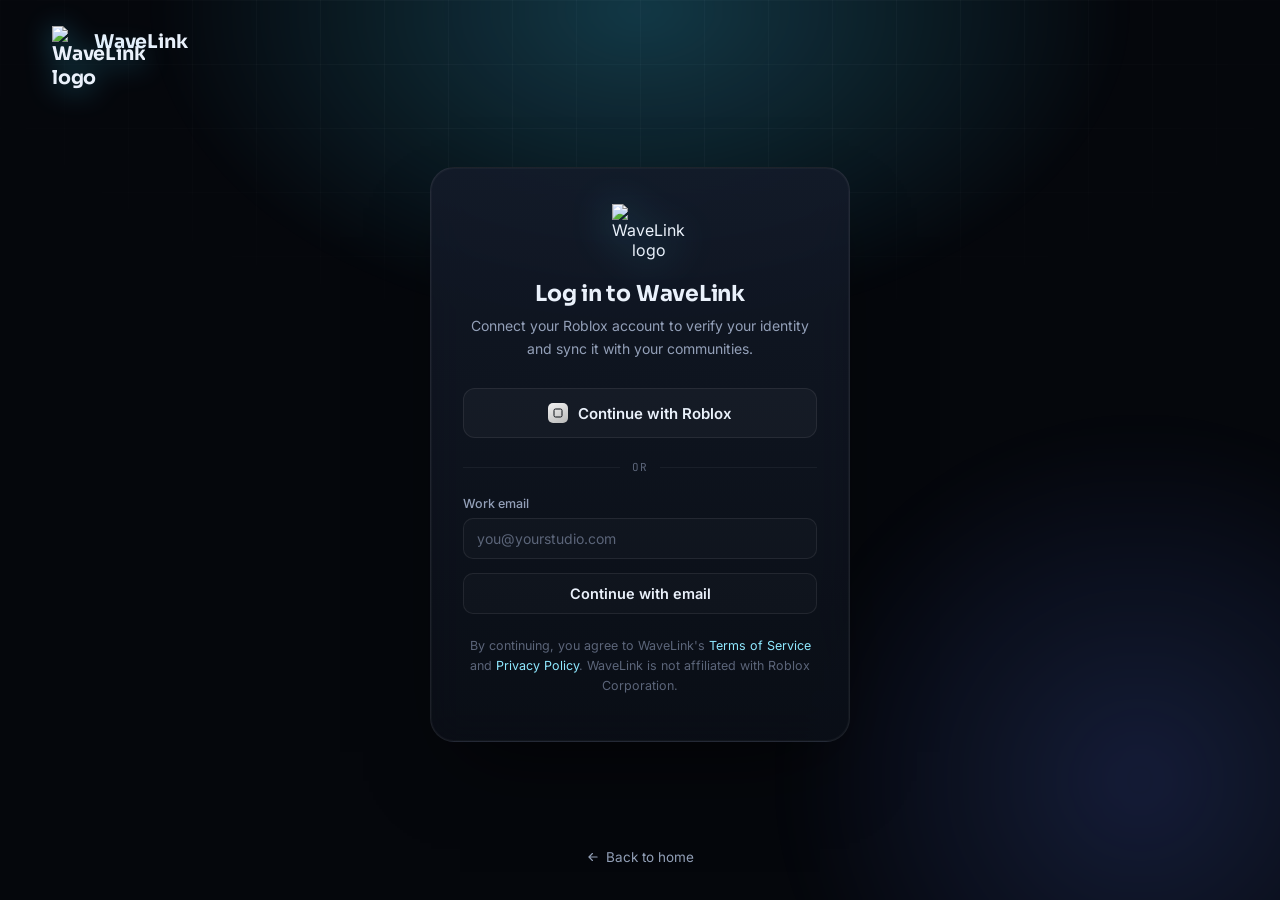
==== dashboard.html @ 927ece52 "Add files via upload" ====
<!DOCTYPE html>
<html lang="en">
<head>
<meta charset="UTF-8" />
<meta name="viewport" content="width=device-width, initial-scale=1.0" />
<title>Dashboard — WaveLink</title>
<meta name="description" content="Your WaveLink dashboard — Roblox verification, role sync, and Discord connection status." />

<link rel="preconnect" href="https://fonts.googleapis.com">
<link rel="preconnect" href="https://fonts.gstatic.com" crossorigin>
<link href="https://fonts.googleapis.com/css2?family=Sora:wght@400;500;600;700;800&family=Inter:wght@400;500;600;700&family=JetBrains+Mono:wght@400;500;600&display=swap" rel="stylesheet">
<link rel="stylesheet" href="style.css">

<style>
/* ---- Page-specific: app shell ---- */
body{ overflow-x: hidden; }

.app-shell{
  position: relative;
  z-index: 1;
  display: grid;
  grid-template-columns: 240px 1fr;
  min-height: 100vh;
}

/* Sidebar */
.app-sidebar{
  border-right: 1px solid var(--border);
  background: rgba(8, 11, 18, 0.5);
  backdrop-filter: blur(10px);
  padding: 22px 16px;
  display: flex;
  flex-direction: column;
}

.sidebar-brand{
  display: flex;
  align-items: center;
  gap: 10px;
  font-family: var(--font-display);
  font-weight: 700;
  font-size: 17px;
  padding: 4px 8px 26px;
}

.sidebar-nav{
  display: flex;
  flex-direction: column;
  gap: 2px;
}

.sidebar-link{
  display: flex;
  align-items: center;
  gap: 11px;
  padding: 10px 12px;
  border-radius: 10px;
  font-size: 14px;
  font-weight: 500;
  color: var(--text-dim);
  transition: background 0.2s var(--ease), color 0.2s var(--ease);
}
.sidebar-link svg{ width: 17px; height: 17px; flex-shrink: 0; }
.sidebar-link:hover{ background: rgba(255,255,255,0.04); color: var(--text); }
.sidebar-link.active{
  background: linear-gradient(135deg, rgba(63,214,255,0.14), rgba(91,127,255,0.08));
  color: var(--accent-soft);
  border: 1px solid rgba(63,214,255,0.18);
}

.sidebar-foot{
  margin-top: auto;
  padding-top: 16px;
  border-top: 1px solid var(--border-soft);
}

.sidebar-user{
  display: flex;
  align-items: center;
  gap: 10px;
  padding: 8px;
  border-radius: 10px;
}

.sidebar-user .avatar{ width: 34px; height: 34px; }
.sidebar-user-info{ flex: 1; min-width: 0; }
.sidebar-user-info .name{ font-size: 13px; font-weight: 600; color: var(--text); white-space: nowrap; overflow: hidden; text-overflow: ellipsis; }
.sidebar-user-info .sub{ font-family: var(--font-mono); font-size: 10.5px; color: var(--success); }

.logout-btn{
  width: 100%;
  margin-top: 10px;
  display: flex;
  align-items: center;
  justify-content: center;
  gap: 8px;
  padding: 9px 12px;
  border-radius: 9px;
  border: 1px solid var(--border);
  background: rgba(255,255,255,0.02);
  color: var(--text-dim);
  font-family: var(--font-body);
  font-size: 13px;
  font-weight: 500;
  cursor: pointer;
  transition: border-color 0.2s var(--ease), color 0.2s var(--ease);
}
.logout-btn:hover{ border-color: rgba(255,90,90,0.3); color: #ff8a8a; }
.logout-btn svg{ width: 14px; height: 14px; }

/* Main content */
.app-main{
  padding: 30px 36px 60px;
  min-width: 0;
}

.app-topbar{
  display: flex;
  align-items: center;
  justify-content: space-between;
  margin-bottom: 30px;
  gap: 16px;
  flex-wrap: wrap;
}

.app-topbar h1{
  font-family: var(--font-display);
  font-size: 24px;
  font-weight: 700;
  letter-spacing: -0.01em;
  margin: 0 0 4px;
}
.app-topbar .welcome-sub{ font-size: 14px; color: var(--text-dim); margin: 0; }

.topbar-status{
  display: flex;
  align-items: center;
  gap: 8px;
  font-family: var(--font-mono);
  font-size: 12px;
  color: var(--success);
  padding: 7px 13px;
  border-radius: 100px;
  background: rgba(52,224,161,0.1);
  border: 1px solid rgba(52,224,161,0.2);
}
.topbar-status .dot-pulse{ width: 6px; height: 6px; border-radius: 50%; background: var(--success); animation: pulse-ring 2s infinite; }

/* Big stat row */
.dash-stats{
  display: grid;
  grid-template-columns: repeat(4, 1fr);
  gap: 16px;
  margin-bottom: 22px;
}
.dash-stats .stat-box{ padding: 18px 18px 16px; border-radius: var(--radius-md); background: var(--panel); backdrop-filter: blur(12px); }
.dash-stats .stat-value{ font-size: 24px; }

.dash-columns{
  display: grid;
  grid-template-columns: 1.2fr 1fr;
  gap: 20px;
  align-items: start;
}

.panel-card{
  background: var(--panel);
  border: 1px solid var(--border);
  border-radius: var(--radius-lg);
  backdrop-filter: blur(14px);
  padding: 22px;
  margin-bottom: 20px;
}
.panel-card-head{
  display: flex;
  align-items: center;
  justify-content: space-between;
  margin-bottom: 18px;
}
.panel-card-head h3{
  margin: 0;
  font-family: var(--font-display);
  font-size: 15.5px;
  font-weight: 600;
  display: flex;
  align-items: center;
  gap: 9px;
}
.panel-card-head h3 svg{ width: 17px; height: 17px; color: var(--accent-soft); }

.member-list{ display: flex; flex-direction: column; gap: 4px; }
.member-row{
  display: flex;
  align-items: center;
  justify-content: space-between;
  gap: 10px;
  padding: 10px 8px;
  border-radius: 10px;
  transition: background 0.2s var(--ease);
}
.member-row:hover{ background: rgba(255,255,255,0.03); }

.activity-list{ display: flex; flex-direction: column; gap: 16px; }
.activity-row{ display: flex; gap: 12px; }
.activity-dot{
  width: 8px; height: 8px;
  border-radius: 50%;
  background: var(--accent);
  box-shadow: 0 0 8px 1px var(--accent-glow);
  margin-top: 6px;
  flex-shrink: 0;
}
.activity-row .txt{ font-size: 13.5px; color: var(--text-dim); line-height: 1.55; }
.activity-row .txt b{ color: var(--text); font-weight: 600; }
.activity-row .time{ font-family: var(--font-mono); font-size: 11px; color: var(--text-faint); margin-top: 2px; }

.mobile-topbar{ display: none; }

@media (max-width: 900px){
  .app-shell{ grid-template-columns: 1fr; }
  .app-sidebar{
    position: fixed; inset: 0 auto 0 0; width: 240px; z-index: 150;
    transform: translateX(-100%);
    transition: transform 0.3s var(--ease);
    background: rgba(6,8,14,0.98);
  }
  .app-sidebar.open{ transform: translateX(0); }
  .app-main{ padding: 20px 18px 50px; }
  .dash-stats{ grid-template-columns: 1fr 1fr; }
  .dash-columns{ grid-template-columns: 1fr; }
  .mobile-topbar{
    display: flex; align-items: center; gap: 12px;
    padding: 14px 4px 20px;
  }
  .mobile-menu-btn{
    width: 36px; height: 36px; border-radius: 9px;
    border: 1px solid var(--border); background: rgba(255,255,255,0.02);
    display: grid; place-items: center; cursor: pointer;
  }
  .mobile-menu-btn svg{ width: 16px; height: 16px; }
  .sidebar-scrim{
    display: none; position: fixed; inset: 0; background: rgba(0,0,0,0.5); z-index: 140;
  }
  .sidebar-scrim.open{ display: block; }
}
</style>
</head>
<body>

<div class="bg-layer" aria-hidden="true">
  <div class="bg-grid"></div>
  <div class="bg-glow-primary"></div>
  <div class="bg-glow-secondary"></div>
  <div id="particles"></div>
</div>

<div class="sidebar-scrim" id="sidebarScrim"></div>

<div class="app-shell">

  <aside class="app-sidebar" id="appSidebar">
    <a href="index.html" class="sidebar-brand">
      <span class="brand-mark" aria-hidden="true"><img src="assets/wavelink-logo.png" alt="WaveLink logo"></span>
      WaveLink
    </a>

    <nav class="sidebar-nav">
      <a href="#" class="sidebar-link active">
        <svg viewBox="0 0 24 24" fill="none"><rect x="3" y="3" width="7" height="7" rx="1.6" stroke="currentColor" stroke-width="1.7"/><rect x="14" y="3" width="7" height="7" rx="1.6" stroke="currentColor" stroke-width="1.7"/><rect x="3" y="14" width="7" height="7" rx="1.6" stroke="currentColor" stroke-width="1.7"/><rect x="14" y="14" width="7" height="7" rx="1.6" stroke="currentColor" stroke-width="1.7"/></svg>
        Overview
      </a>
      <a href="#" class="sidebar-link">
        <svg viewBox="0 0 24 24" fill="none"><path d="M12 3l7 3v6c0 4.5-3 7.5-7 9-4-1.5-7-4.5-7-9V6l7-3z" stroke="currentColor" stroke-width="1.7" stroke-linejoin="round"/></svg>
        Verification
      </a>
      <a href="#" class="sidebar-link">
        <svg viewBox="0 0 24 24" fill="none"><path d="M17 3l4 4-4 4M7 21l-4-4 4-4M21 7H9a4 4 0 00-4 4M3 17h12a4 4 0 004-4" stroke="currentColor" stroke-width="1.7" stroke-linecap="round" stroke-linejoin="round"/></svg>
        Role Sync
      </a>
      <a href="#" class="sidebar-link">
        <svg viewBox="0 0 24 24" fill="none"><path d="M8 12a4 4 0 108 0 4 4 0 00-8 0z" stroke="currentColor" stroke-width="1.7"/><path d="M4 19c1.6-3.6 4.6-5 8-5s6.4 1.4 8 5" stroke="currentColor" stroke-width="1.7" stroke-linecap="round"/></svg>
        Discord
      </a>
      <a href="#" class="sidebar-link">
        <svg viewBox="0 0 24 24" fill="none"><path d="M4 20V10M12 20V4M20 20v-7" stroke="currentColor" stroke-width="1.8" stroke-linecap="round" stroke-linejoin="round"/></svg>
        Analytics
      </a>
      <a href="#" class="sidebar-link">
        <svg viewBox="0 0 24 24" fill="none"><path d="M12 15a3 3 0 100-6 3 3 0 000 6z" stroke="currentColor" stroke-width="1.7"/><path d="M19.4 13.5a1.7 1.7 0 00.34 1.87l.06.06a2 2 0 11-2.83 2.83l-.06-.06a1.7 1.7 0 00-1.87-.34 1.7 1.7 0 00-1.04 1.56V19.6a2 2 0 11-4 0v-.1a1.7 1.7 0 00-1.11-1.56 1.7 1.7 0 00-1.87.34l-.06.06a2 2 0 11-2.83-2.83l.06-.06a1.7 1.7 0 00.34-1.87 1.7 1.7 0 00-1.56-1.04H2.4a2 2 0 110-4h.1a1.7 1.7 0 001.56-1.11 1.7 1.7 0 00-.34-1.87l-.06-.06a2 2 0 112.83-2.83l.06.06a1.7 1.7 0 001.87.34H8.5A1.7 1.7 0 009.54 2.6V2.4a2 2 0 114 0v.1a1.7 1.7 0 001.04 1.56 1.7 1.7 0 001.87-.34l.06-.06a2 2 0 112.83 2.83l-.06.06a1.7 1.7 0 00-.34 1.87v.09a1.7 1.7 0 001.56 1.04h.1a2 2 0 110 4h-.1a1.7 1.7 0 00-1.56 1.04z" stroke="currentColor" stroke-width="1.3" stroke-linejoin="round"/></svg>
        Settings
      </a>
    </nav>

    <div class="sidebar-foot">
      <div class="sidebar-user">
        <div class="avatar"><svg viewBox="0 0 24 24" fill="none"><rect x="4" y="4" width="16" height="16" rx="3" stroke="currentColor" stroke-width="1.8"/></svg></div>
        <div class="sidebar-user-info">
          <div class="name" id="sidebarUsername">—</div>
          <div class="sub">● Roblox connected</div>
        </div>
      </div>
      <button class="logout-btn" id="logoutBtn" type="button">
        <svg viewBox="0 0 24 24" fill="none"><path d="M9 21H5a2 2 0 01-2-2V5a2 2 0 012-2h4M16 17l5-5-5-5M21 12H9" stroke="currentColor" stroke-width="1.8" stroke-linecap="round" stroke-linejoin="round"/></svg>
        Log out
      </button>
    </div>
  </aside>

  <main class="app-main">

    <div class="mobile-topbar">
      <button class="mobile-menu-btn" id="mobileMenuBtn" aria-label="Open menu">
        <svg viewBox="0 0 24 24" fill="none"><path d="M4 7h16M4 12h16M4 17h16" stroke="currentColor" stroke-width="1.8" stroke-linecap="round"/></svg>
      </button>
      <span class="brand" style="font-size:16px;">WaveLink</span>
    </div>

    <div class="app-topbar">
      <div>
        <h1 id="welcomeHeading">Welcome back</h1>
        <p class="welcome-sub">Here's what's happening across your community today.</p>
      </div>
      <span class="topbar-status"><span class="dot-pulse" aria-hidden="true"></span>Roblox account connected</span>
    </div>

    <div class="dash-stats">
      <div class="stat-box">
        <div class="stat-label">Members</div>
        <div class="stat-value">18,204 <span class="delta">+312</span></div>
      </div>
      <div class="stat-box">
        <div class="stat-label">Verified</div>
        <div class="stat-value">96.4<span style="font-size:13px;font-weight:600;color:var(--text-faint)">%</span></div>
      </div>
      <div class="stat-box">
        <div class="stat-label">Synced Roles</div>
        <div class="stat-value">27</div>
      </div>
      <div class="stat-box">
        <div class="stat-label">Active Today</div>
        <div class="stat-value">2,041 <span class="delta">+64</span></div>
      </div>
    </div>

    <div class="dash-columns">
      <div>
        <div class="panel-card">
          <div class="panel-card-head">
            <h3>
              <svg viewBox="0 0 24 24" fill="none"><path d="M12 3l7 3v6c0 4.5-3 7.5-7 9-4-1.5-7-4.5-7-9V6l7-3z" stroke="currentColor" stroke-width="1.7" stroke-linejoin="round"/><path d="M9 12l2 2 4-4" stroke="currentColor" stroke-width="1.7" stroke-linecap="round" stroke-linejoin="round"/></svg>
              Your Roblox Verification
            </h3>
            <span class="badge badge-success">verified</span>
          </div>
          <div class="verify-row">
            <div class="verify-user">
              <div class="avatar"><svg viewBox="0 0 24 24" fill="none"><rect x="4" y="4" width="16" height="16" rx="3" stroke="currentColor" stroke-width="1.8"/></svg></div>
              <div class="verify-user-info">
                <div class="name" id="verifyUsername">—</div>
                <div class="sub" id="verifyTimestamp">connected just now</div>
              </div>
            </div>
            <span class="badge badge-accent">group: Nova Studios</span>
          </div>
        </div>

        <div class="panel-card">
          <div class="panel-card-head">
            <h3>
              <svg viewBox="0 0 24 24" fill="none"><path d="M17 3l4 4-4 4M7 21l-4-4 4-4M21 7H9a4 4 0 00-4 4M3 17h12a4 4 0 004-4" stroke="currentColor" stroke-width="1.7" stroke-linecap="round" stroke-linejoin="round"/></svg>
              Role Sync
            </h3>
            <span class="badge badge-success">synced</span>
          </div>
          <div class="member-list">
            <div class="member-row">
              <span class="sync-chip"><span class="swatch" style="background:#3fd6ff"></span>Member</span>
              <svg class="sync-wave" style="max-width:120px;" viewBox="0 0 100 20" preserveAspectRatio="none"><path d="M0 10 C 15 2, 25 18, 40 10 S 65 2, 80 10 S 95 14, 100 10" stroke="#3fd6ff" stroke-width="1.5" fill="none" opacity="0.65"/></svg>
              <span class="sync-chip"><span class="swatch" style="background:#5b7fff"></span>@Verified</span>
            </div>
            <div class="member-row">
              <span class="sync-chip"><span class="swatch" style="background:#34e0a1"></span>Moderator</span>
              <svg class="sync-wave" style="max-width:120px;" viewBox="0 0 100 20" preserveAspectRatio="none"><path d="M0 10 C 15 2, 25 18, 40 10 S 65 2, 80 10 S 95 14, 100 10" stroke="#34e0a1" stroke-width="1.5" fill="none" opacity="0.65"/></svg>
              <span class="sync-chip"><span class="swatch" style="background:#34e0a1"></span>@Staff</span>
            </div>
          </div>
        </div>

        <div class="panel-card" style="margin-bottom:0;">
          <div class="panel-card-head">
            <h3>
              <svg viewBox="0 0 24 24" fill="none"><path d="M8 12a4 4 0 108 0 4 4 0 00-8 0z" stroke="currentColor" stroke-width="1.7"/><path d="M4 19c1.6-3.6 4.6-5 8-5s6.4 1.4 8 5" stroke="currentColor" stroke-width="1.7" stroke-linecap="round"/></svg>
              Discord Connection
            </h3>
          </div>
          <div class="discord-row">
            <div class="discord-server">
              <div class="server-icon"><svg viewBox="0 0 24 24" fill="none"><path d="M8 12a4 4 0 108 0 4 4 0 00-8 0z" stroke="#fff" stroke-width="1.6"/><path d="M4 19c1.6-3.6 4.6-5 8-5s6.4 1.4 8 5" stroke="#fff" stroke-width="1.6" stroke-linecap="round"/></svg></div>
              <div class="server-info">
                <div class="name">Nova Studios HQ</div>
                <div class="sub">discord.gg/novastudios</div>
              </div>
            </div>
            <span class="badge badge-success">connected</span>
          </div>
        </div>
      </div>

      <div>
        <div class="panel-card">
          <div class="panel-card-head">
            <h3>
              <svg viewBox="0 0 24 24" fill="none"><path d="M4 20V10M12 20V4M20 20v-7" stroke="currentColor" stroke-width="1.8" stroke-linecap="round" stroke-linejoin="round"/></svg>
              Recent Activity
            </h3>
          </div>
          <div class="activity-list">
            <div class="activity-row">
              <span class="activity-dot" aria-hidden="true"></span>
              <div class="txt"><b id="activityUsername">you</b> connected a Roblox account.<div class="time">just now</div></div>
            </div>
            <div class="activity-row">
              <span class="activity-dot" aria-hidden="true"></span>
              <div class="txt"><b>rblx_kaidenn</b> was verified and synced to <b>@Verified</b>.<div class="time">2 min ago</div></div>
            </div>
            <div class="activity-row">
              <span class="activity-dot" aria-hidden="true"></span>
              <div class="txt"><b>novabuilder22</b> was promoted to <b>Moderator</b>.<div class="time">14 min ago</div></div>
            </div>
            <div class="activity-row">
              <span class="activity-dot" aria-hidden="true"></span>
              <div class="txt">Role sync ran across <b>Nova Studios HQ</b>.<div class="time">1 hour ago</div></div>
            </div>
          </div>
        </div>

        <div class="panel-card" style="margin-bottom:0;">
          <div class="panel-card-head">
            <h3>
              <svg viewBox="0 0 24 24" fill="none"><rect x="3" y="3" width="7" height="7" rx="1.6" stroke="currentColor" stroke-width="1.7"/><rect x="14" y="3" width="7" height="7" rx="1.6" stroke="currentColor" stroke-width="1.7"/><rect x="3" y="14" width="7" height="7" rx="1.6" stroke="currentColor" stroke-width="1.7"/><rect x="14" y="14" width="7" height="7" rx="1.6" stroke="currentColor" stroke-width="1.7"/></svg>
              Quick Actions
            </h3>
          </div>
          <div style="display:flex; flex-direction:column; gap:10px;">
            <a href="#" class="btn btn-ghost" style="justify-content:flex-start;">Invite team member</a>
            <a href="#" class="btn btn-ghost" style="justify-content:flex-start;">Configure role mapping</a>
            <a href="#" class="btn btn-ghost" style="justify-content:flex-start;">View analytics report</a>
          </div>
        </div>
      </div>
    </div>

  </main>
</div>

<script src="main.js" defer></script>
<script src="dashboard.js" defer></script>
</body>
</html>
---- style.css ----
/* ===========================================================
   WaveLink — Design Tokens
   =========================================================== */
:root{
  --bg:            #05070c;
  --bg-alt:        #080c15;
  --panel:         rgba(16, 22, 36, 0.62);
  --panel-solid:   #0c121f;
  --panel-raised:  #10182a;
  --border:        rgba(255, 255, 255, 0.08);
  --border-soft:   rgba(255, 255, 255, 0.05);
  --text:          #eaf1fb;
  --text-dim:      #93a0b8;
  --text-faint:    #5b6579;

  --accent:        #3fd6ff;
  --accent-soft:   #8fe9ff;
  --accent-2:      #5b7fff;
  --accent-glow:   rgba(63, 214, 255, 0.35);
  --success:       #34e0a1;
  --success-glow:  rgba(52, 224, 161, 0.28);
  --warn:          #ffb454;

  --font-display:  'Sora', 'Inter', sans-serif;
  --font-body:     'Inter', sans-serif;
  --font-mono:     'JetBrains Mono', monospace;

  --radius-sm:     10px;
  --radius-md:     16px;
  --radius-lg:     24px;
  --radius-xl:     32px;

  --ease: cubic-bezier(.16,.8,.24,1);
}

*, *::before, *::after{ box-sizing: border-box; }

html{ scroll-behavior: smooth; }

body{
  margin: 0;
  background: var(--bg);
  color: var(--text);
  font-family: var(--font-body);
  -webkit-font-smoothing: antialiased;
  overflow-x: hidden;
}

img, svg{ display:block; max-width: 100%; }

a{ color: inherit; text-decoration: none; }

ul{ list-style: none; margin: 0; padding: 0; }

::selection{ background: var(--accent-glow); color: #fff; }

@media (prefers-reduced-motion: reduce){
  *{ animation-duration: 0.001ms !important; animation-iteration-count: 1 !important; transition-duration: 0.001ms !important; scroll-behavior: auto !important; }
}

:focus-visible{
  outline: 2px solid var(--accent);
  outline-offset: 3px;
  border-radius: 4px;
}

.container{
  width: 100%;
  max-width: 1240px;
  margin: 0 auto;
  padding: 0 32px;
}

/* ===========================================================
   Global background system — waveform glow + particles + grid
   =========================================================== */
.bg-layer{
  position: fixed;
  inset: 0;
  z-index: 0;
  pointer-events: none;
  overflow: hidden;
}

.bg-grid{
  position: absolute;
  inset: 0;
  background-image:
    linear-gradient(to right, rgba(255,255,255,0.028) 1px, transparent 1px),
    linear-gradient(to bottom, rgba(255,255,255,0.028) 1px, transparent 1px);
  background-size: 64px 64px;
  mask-image: radial-gradient(ellipse 80% 55% at 50% 0%, black 30%, transparent 75%);
  -webkit-mask-image: radial-gradient(ellipse 80% 55% at 50% 0%, black 30%, transparent 75%);
}

.bg-glow-primary{
  position: absolute;
  top: -260px;
  left: 50%;
  width: 1400px;
  height: 900px;
  transform: translateX(-50%);
  background: radial-gradient(ellipse 50% 50% at 50% 30%, rgba(63,214,255,0.24), transparent 70%);
  filter: blur(10px);
}

.bg-glow-secondary{
  position: absolute;
  top: 420px;
  right: -220px;
  width: 720px;
  height: 720px;
  background: radial-gradient(circle, rgba(91,127,255,0.18), transparent 70%);
  filter: blur(20px);
}

.bg-wave-svg{
  position: absolute;
  top: 40px;
  left: 50%;
  width: 1800px;
  max-width: none;
  transform: translateX(-50%);
  opacity: 0.55;
}

.bg-wave-svg path{
  animation: wave-drift 16s ease-in-out infinite;
}
.bg-wave-svg .w2{ animation-duration: 21s; animation-delay: -4s; }
.bg-wave-svg .w3{ animation-duration: 27s; animation-delay: -9s; }

@keyframes wave-drift{
  0%, 100%{ transform: translateY(0) scaleY(1); }
  50%{ transform: translateY(-14px) scaleY(1.06); }
}

.particle{
  position: absolute;
  border-radius: 50%;
  background: var(--accent-soft);
  opacity: 0.5;
  box-shadow: 0 0 8px 1px var(--accent-glow);
  animation: particle-float linear infinite;
}

@keyframes particle-float{
  0%{ transform: translateY(0) translateX(0); opacity: 0; }
  10%{ opacity: 0.55; }
  90%{ opacity: 0.35; }
  100%{ transform: translateY(-620px) translateX(var(--drift, 40px)); opacity: 0; }
}

/* ===========================================================
   Navbar
   =========================================================== */
.navbar{
  position: fixed;
  top: 0; left: 0; right: 0;
  z-index: 100;
  padding: 22px 0;
  transition: padding 0.35s var(--ease), background 0.35s var(--ease), border-color 0.35s var(--ease);
  border-bottom: 1px solid transparent;
}

.navbar.scrolled{
  padding: 14px 0;
  background: rgba(5, 7, 12, 0.72);
  backdrop-filter: blur(16px) saturate(140%);
  -webkit-backdrop-filter: blur(16px) saturate(140%);
  border-bottom: 1px solid var(--border);
}

.nav-inner{
  display: flex;
  align-items: center;
  justify-content: space-between;
  gap: 24px;
}

.brand{
  display: flex;
  align-items: center;
  gap: 10px;
  font-family: var(--font-display);
  font-weight: 700;
  font-size: 19px;
  letter-spacing: -0.01em;
  color: var(--text);
}

/* LOGO PLACEHOLDER — swap this .brand-mark node for an <img src="your-logo.svg"> */
/* Brand mark now wraps the real WaveLink logo (see /assets/wavelink-logo.png) */
.brand-mark{
  width: 32px;
  height: 32px;
  display: grid;
  place-items: center;
  flex-shrink: 0;
  filter: drop-shadow(0 4px 14px rgba(63, 214, 255, 0.45));
}

.brand-mark img{
  width: 100%;
  height: 100%;
  object-fit: contain;
}

.nav-links{
  display: flex;
  align-items: center;
  gap: 4px;
}

.nav-links a{
  position: relative;
  padding: 8px 14px;
  font-size: 14.5px;
  font-weight: 500;
  color: var(--text-dim);
  border-radius: 8px;
  transition: color 0.2s var(--ease), background 0.2s var(--ease);
}

.nav-links a:hover{
  color: var(--text);
  background: rgba(255,255,255,0.04);
}

.nav-right{
  display: flex;
  align-items: center;
  gap: 12px;
}

.btn{
  display: inline-flex;
  align-items: center;
  justify-content: center;
  gap: 8px;
  font-family: var(--font-body);
  font-weight: 600;
  font-size: 14.5px;
  padding: 11px 20px;
  border-radius: 10px;
  border: 1px solid transparent;
  cursor: pointer;
  transition: transform 0.2s var(--ease), box-shadow 0.25s var(--ease), background 0.25s var(--ease), border-color 0.25s var(--ease);
  white-space: nowrap;
}

.btn:active{ transform: translateY(1px) scale(0.99); }

.btn-ghost{
  background: rgba(255,255,255,0.02);
  border-color: var(--border);
  color: var(--text);
}
.btn-ghost:hover{
  background: rgba(255,255,255,0.06);
  border-color: rgba(255,255,255,0.16);
}

.btn-primary{
  background: linear-gradient(135deg, var(--accent), var(--accent-2));
  color: #04121a;
  box-shadow: 0 8px 24px -8px var(--accent-glow), 0 0 0 1px rgba(255,255,255,0.08) inset;
}
.btn-primary:hover{
  box-shadow: 0 10px 30px -6px rgba(63,214,255,0.55), 0 0 0 1px rgba(255,255,255,0.12) inset;
  transform: translateY(-1px);
}

.btn-lg{ padding: 15px 26px; font-size: 15.5px; border-radius: 12px; }

.btn-icon{ width: 16px; height: 16px; }

.nav-toggle{
  display: none;
  width: 38px; height: 38px;
  border-radius: 9px;
  border: 1px solid var(--border);
  background: rgba(255,255,255,0.02);
  align-items: center;
  justify-content: center;
  cursor: pointer;
}
.nav-toggle span, .nav-toggle::before, .nav-toggle::after{
  content: '';
  display: block;
  width: 16px; height: 1.5px;
  background: var(--text);
  position: relative;
  transition: transform 0.25s var(--ease), opacity 0.25s var(--ease);
}
.nav-toggle::before{ position: absolute; transform: translateY(-5px); }
.nav-toggle::after{ position: absolute; transform: translateY(5px); }
.nav-toggle.open span{ opacity: 0; }
.nav-toggle.open::before{ transform: rotate(45deg); }
.nav-toggle.open::after{ transform: rotate(-45deg); }

/* ===========================================================
   Hero
   =========================================================== */
.hero{
  position: relative;
  z-index: 1;
  padding: 168px 0 120px;
}

.hero-grid{
  display: grid;
  grid-template-columns: minmax(0, 1fr) minmax(0, 1fr);
  gap: 48px;
  align-items: center;
}

.eyebrow{
  display: inline-flex;
  align-items: center;
  gap: 8px;
  padding: 7px 14px 7px 8px;
  border-radius: 100px;
  border: 1px solid var(--border);
  background: var(--panel);
  backdrop-filter: blur(10px);
  font-family: var(--font-mono);
  font-size: 12.5px;
  font-weight: 500;
  color: var(--accent-soft);
  letter-spacing: 0.01em;
  margin-bottom: 26px;
}

.eyebrow .dot-pulse{
  width: 7px; height: 7px;
  border-radius: 50%;
  background: var(--success);
  box-shadow: 0 0 0 0 var(--success-glow);
  animation: pulse-ring 2s infinite;
}

@keyframes pulse-ring{
  0%{ box-shadow: 0 0 0 0 rgba(52,224,161,0.55); }
  70%{ box-shadow: 0 0 0 7px rgba(52,224,161,0); }
  100%{ box-shadow: 0 0 0 0 rgba(52,224,161,0); }
}

.hero h1{
  font-family: var(--font-display);
  font-size: clamp(2.4rem, 4.2vw, 3.6rem);
  line-height: 1.08;
  font-weight: 700;
  letter-spacing: -0.02em;
  margin: 0 0 22px;
}

.hero h1 .grad{
  background: linear-gradient(100deg, var(--accent-soft), var(--accent) 40%, var(--accent-2));
  -webkit-background-clip: text;
  background-clip: text;
  color: transparent;
}

.hero p.lead{
  font-size: 17.5px;
  line-height: 1.65;
  color: var(--text-dim);
  max-width: 460px;
  margin: 0 0 36px;
}

.hero-actions{
  display: flex;
  align-items: center;
  gap: 14px;
  margin-bottom: 46px;
}

.hero-meta{
  display: flex;
  align-items: center;
  gap: 22px;
  flex-wrap: wrap;
}

.hero-meta-item{
  display: flex;
  align-items: center;
  gap: 9px;
  font-size: 13.5px;
  color: var(--text-faint);
}

.hero-meta-item svg{ width: 15px; height: 15px; color: var(--success); flex-shrink: 0; }

/* ---- Dashboard mockup ---- */
.mock-wrap{
  position: relative;
  perspective: 1400px;
}

.mock-glow{
  position: absolute;
  inset: -60px;
  background: radial-gradient(circle at 60% 40%, rgba(63,214,255,0.22), transparent 65%);
  filter: blur(10px);
  z-index: -1;
}

.dashboard{
  position: relative;
  background: linear-gradient(180deg, rgba(20,27,42,0.85), rgba(11,15,24,0.85));
  border: 1px solid var(--border);
  border-radius: var(--radius-lg);
  backdrop-filter: blur(18px);
  -webkit-backdrop-filter: blur(18px);
  box-shadow:
    0 40px 80px -30px rgba(0,0,0,0.65),
    0 0 0 1px rgba(255,255,255,0.03) inset;
  padding: 20px;
  transform: rotateY(-7deg) rotateX(3deg);
  transition: transform 0.6s var(--ease);
  animation: dash-float 7s ease-in-out infinite;
}

@keyframes dash-float{
  0%, 100%{ transform: rotateY(-7deg) rotateX(3deg) translateY(0); }
  50%{ transform: rotateY(-7deg) rotateX(3deg) translateY(-10px); }
}

@media (hover: hover){
  .mock-wrap:hover .dashboard{ transform: rotateY(-2deg) rotateX(1deg); }
}

.dash-titlebar{
  display: flex;
  align-items: center;
  justify-content: space-between;
  padding: 2px 4px 16px;
  border-bottom: 1px solid var(--border-soft);
  margin-bottom: 16px;
}

.dash-titlebar-left{ display: flex; align-items: center; gap: 10px; }

.dash-dots{ display: flex; gap: 6px; }
.dash-dots span{ width: 8px; height: 8px; border-radius: 50%; background: rgba(255,255,255,0.14); }

.dash-title{
  font-family: var(--font-mono);
  font-size: 12.5px;
  color: var(--text-faint);
  letter-spacing: 0.02em;
}

.dash-live{
  display: flex;
  align-items: center;
  gap: 6px;
  font-family: var(--font-mono);
  font-size: 11.5px;
  color: var(--success);
  padding: 4px 9px;
  border-radius: 100px;
  background: rgba(52,224,161,0.1);
  border: 1px solid rgba(52,224,161,0.2);
}
.dash-live .dot-pulse{ width: 6px; height: 6px; border-radius: 50%; background: var(--success); animation: pulse-ring 2s infinite; }

.stat-row{
  display: grid;
  grid-template-columns: repeat(3, 1fr);
  gap: 10px;
  margin-bottom: 14px;
}

.stat-box{
  background: rgba(255,255,255,0.025);
  border: 1px solid var(--border-soft);
  border-radius: var(--radius-sm);
  padding: 12px 13px;
}

.stat-label{
  font-family: var(--font-mono);
  font-size: 10.5px;
  color: var(--text-faint);
  text-transform: uppercase;
  letter-spacing: 0.06em;
  margin-bottom: 6px;
}

.stat-value{
  font-family: var(--font-display);
  font-size: 19px;
  font-weight: 700;
  color: var(--text);
  display: flex;
  align-items: baseline;
  gap: 6px;
}

.stat-value .delta{
  font-family: var(--font-mono);
  font-size: 11px;
  font-weight: 500;
  color: var(--success);
}

.panel-block{
  background: rgba(255,255,255,0.022);
  border: 1px solid var(--border-soft);
  border-radius: var(--radius-md);
  padding: 15px;
  margin-bottom: 10px;
}

.panel-block-head{
  display: flex;
  align-items: center;
  justify-content: space-between;
  margin-bottom: 13px;
}

.panel-block-head h4{
  margin: 0;
  font-family: var(--font-body);
  font-size: 13px;
  font-weight: 600;
  color: var(--text);
  display: flex;
  align-items: center;
  gap: 8px;
}

.panel-block-head h4 svg{ width: 15px; height: 15px; color: var(--accent-soft); }

.badge{
  font-family: var(--font-mono);
  font-size: 10.5px;
  font-weight: 500;
  padding: 3px 8px;
  border-radius: 100px;
  letter-spacing: 0.02em;
}
.badge-success{ background: rgba(52,224,161,0.12); color: var(--success); border: 1px solid rgba(52,224,161,0.22); }
.badge-accent{ background: rgba(63,214,255,0.12); color: var(--accent-soft); border: 1px solid rgba(63,214,255,0.22); }

.verify-row{
  display: flex;
  align-items: center;
  justify-content: space-between;
  gap: 10px;
}

.verify-user{ display: flex; align-items: center; gap: 10px; }

.avatar{
  width: 32px; height: 32px;
  border-radius: 8px;
  background: linear-gradient(155deg, #2c3550, #171d2c);
  border: 1px solid var(--border);
  display: grid;
  place-items: center;
  flex-shrink: 0;
}
.avatar svg{ width: 16px; height: 16px; color: var(--accent-soft); }

.verify-user-info .name{ font-size: 13px; font-weight: 600; color: var(--text); line-height: 1.3; }
.verify-user-info .sub{ font-family: var(--font-mono); font-size: 11px; color: var(--text-faint); line-height: 1.3; }

.code-chip{
  font-family: var(--font-mono);
  font-size: 12px;
  color: var(--accent-soft);
  background: rgba(63,214,255,0.08);
  border: 1px solid rgba(63,214,255,0.2);
  border-radius: 6px;
  padding: 5px 9px;
  letter-spacing: 0.03em;
}

/* role sync row with waveform link (signature motif, mini) */
.sync-row{
  display: flex;
  align-items: center;
  gap: 10px;
}

.sync-chip{
  display: flex;
  align-items: center;
  gap: 8px;
  padding: 7px 11px;
  border-radius: 100px;
  background: rgba(255,255,255,0.03);
  border: 1px solid var(--border-soft);
  font-size: 12px;
  font-weight: 500;
  color: var(--text);
  white-space: nowrap;
}
.sync-chip .swatch{ width: 8px; height: 8px; border-radius: 3px; }

.sync-wave{
  flex: 1;
  height: 20px;
}
.sync-wave path{
  animation: wave-drift 4.5s ease-in-out infinite;
}

.discord-row{
  display: flex;
  align-items: center;
  justify-content: space-between;
}

.discord-server{ display: flex; align-items: center; gap: 10px; }

.server-icon{
  width: 32px; height: 32px;
  border-radius: 9px;
  background: linear-gradient(155deg, var(--accent-2), #2a3560);
  display: grid;
  place-items: center;
  border: 1px solid var(--border);
}
.server-icon svg{ width: 16px; height: 16px; color: #fff; }

.server-info .name{ font-size: 13px; font-weight: 600; color: var(--text); }
.server-info .sub{ font-size: 11px; color: var(--text-faint); }

/* ===========================================================
   Section headers
   =========================================================== */
.section{
  position: relative;
  z-index: 1;
  padding: 110px 0;
}

.section-head{
  max-width: 620px;
  margin: 0 0 56px;
}

.section-tag{
  display: inline-block;
  font-family: var(--font-mono);
  font-size: 12.5px;
  font-weight: 500;
  color: var(--accent-soft);
  letter-spacing: 0.04em;
  text-transform: uppercase;
  margin-bottom: 14px;
}

.section-head h2{
  font-family: var(--font-display);
  font-size: clamp(1.8rem, 3vw, 2.5rem);
  font-weight: 700;
  letter-spacing: -0.015em;
  line-height: 1.2;
  margin: 0 0 14px;
}

.section-head p{
  font-size: 16px;
  color: var(--text-dim);
  line-height: 1.65;
  margin: 0;
}

/* ===========================================================
   Features
   =========================================================== */
.features-grid{
  display: grid;
  grid-template-columns: repeat(4, 1fr);
  gap: 20px;
}

.feature-card{
  position: relative;
  background: var(--panel);
  border: 1px solid var(--border);
  border-radius: var(--radius-lg);
  padding: 26px 22px 28px;
  backdrop-filter: blur(14px);
  -webkit-backdrop-filter: blur(14px);
  overflow: hidden;
  transition: transform 0.35s var(--ease), border-color 0.35s var(--ease), box-shadow 0.35s var(--ease);
}

.feature-card::before{
  content: '';
  position: absolute;
  inset: 0;
  background: radial-gradient(220px circle at var(--mx, 50%) var(--my, 0%), rgba(63,214,255,0.14), transparent 65%);
  opacity: 0;
  transition: opacity 0.35s var(--ease);
  pointer-events: none;
}

.feature-card:hover{
  transform: translateY(-6px);
  border-color: rgba(63,214,255,0.28);
  box-shadow: 0 24px 48px -20px rgba(0,0,0,0.55), 0 0 0 1px rgba(63,214,255,0.08) inset;
}
.feature-card:hover::before{ opacity: 1; }

.feature-icon{
  width: 44px; height: 44px;
  border-radius: 12px;
  display: grid;
  place-items: center;
  background: linear-gradient(155deg, rgba(63,214,255,0.16), rgba(91,127,255,0.08));
  border: 1px solid rgba(63,214,255,0.22);
  margin-bottom: 20px;
  position: relative;
  z-index: 1;
}
.feature-icon svg{ width: 22px; height: 22px; color: var(--accent-soft); }

.feature-card h3{
  font-family: var(--font-display);
  font-size: 17px;
  font-weight: 600;
  margin: 0 0 10px;
  position: relative;
  z-index: 1;
}

.feature-card p{
  font-size: 14px;
  line-height: 1.6;
  color: var(--text-dim);
  margin: 0 0 18px;
  position: relative;
  z-index: 1;
}

.feature-tag-row{
  display: flex;
  flex-wrap: wrap;
  gap: 6px;
  position: relative;
  z-index: 1;
}

.feature-tag{
  font-family: var(--font-mono);
  font-size: 10.5px;
  color: var(--text-faint);
  border: 1px solid var(--border-soft);
  padding: 4px 8px;
  border-radius: 6px;
  background: rgba(255,255,255,0.02);
}

/* ===========================================================
   Roadmap (supports nav link)
   =========================================================== */
.roadmap-track{
  display: grid;
  grid-template-columns: repeat(4, 1fr);
  gap: 20px;
}

.roadmap-item{
  border: 1px solid var(--border);
  border-radius: var(--radius-md);
  padding: 20px;
  background: var(--panel);
  backdrop-filter: blur(14px);
  position: relative;
}

.roadmap-item::after{
  content: '';
  position: absolute;
  top: 21px; right: -20px;
  width: 20px; height: 1px;
  background: linear-gradient(90deg, var(--border), transparent);
  display: block;
}
.roadmap-item:last-child::after{ display: none; }

.roadmap-status{
  font-family: var(--font-mono);
  font-size: 10.5px;
  letter-spacing: 0.04em;
  text-transform: uppercase;
  padding: 3px 9px;
  border-radius: 100px;
  display: inline-block;
  margin-bottom: 14px;
}
.status-live{ color: var(--success); background: rgba(52,224,161,0.1); border: 1px solid rgba(52,224,161,0.2); }
.status-progress{ color: var(--accent-soft); background: rgba(63,214,255,0.1); border: 1px solid rgba(63,214,255,0.2); }
.status-next{ color: var(--warn); background: rgba(255,180,84,0.1); border: 1px solid rgba(255,180,84,0.2); }
.status-later{ color: var(--text-faint); background: rgba(255,255,255,0.03); border: 1px solid var(--border-soft); }

.roadmap-item h4{
  font-family: var(--font-display);
  font-size: 15px;
  margin: 0 0 8px;
  font-weight: 600;
}
.roadmap-item p{
  font-size: 13px;
  color: var(--text-dim);
  line-height: 1.55;
  margin: 0;
}

/* ===========================================================
   CTA band
   =========================================================== */
.cta-band{
  position: relative;
  z-index: 1;
  margin: 0 32px 110px;
  max-width: 1176px;
  margin-inline: auto;
  border-radius: var(--radius-xl);
  border: 1px solid var(--border);
  background:
    radial-gradient(circle at 20% 20%, rgba(63,214,255,0.14), transparent 55%),
    radial-gradient(circle at 80% 80%, rgba(91,127,255,0.12), transparent 55%),
    linear-gradient(180deg, rgba(18,24,38,0.7), rgba(9,12,20,0.7));
  backdrop-filter: blur(16px);
  padding: 64px 56px;
  text-align: center;
  overflow: hidden;
}

.cta-band h2{
  font-family: var(--font-display);
  font-size: clamp(1.7rem, 3vw, 2.3rem);
  font-weight: 700;
  letter-spacing: -0.015em;
  margin: 0 0 14px;
}

.cta-band p{
  font-size: 16px;
  color: var(--text-dim);
  max-width: 480px;
  margin: 0 auto 32px;
}

.cta-actions{
  display: flex;
  align-items: center;
  justify-content: center;
  gap: 14px;
}

/* ===========================================================
   Footer
   =========================================================== */
.site-footer{
  position: relative;
  z-index: 1;
  border-top: 1px solid var(--border);
  padding: 64px 0 32px;
  background: linear-gradient(180deg, transparent, rgba(63,214,255,0.03));
}

.footer-top{
  display: grid;
  grid-template-columns: 1.4fr repeat(3, 1fr);
  gap: 40px;
  margin-bottom: 56px;
}

.footer-brand p{
  font-size: 13.5px;
  color: var(--text-faint);
  line-height: 1.65;
  max-width: 280px;
  margin: 16px 0 22px;
}

.footer-socials{
  display: flex;
  gap: 10px;
}

.footer-social-btn{
  width: 34px; height: 34px;
  border-radius: 9px;
  border: 1px solid var(--border);
  background: rgba(255,255,255,0.02);
  display: grid;
  place-items: center;
  transition: border-color 0.2s var(--ease), background 0.2s var(--ease), transform 0.2s var(--ease);
}
.footer-social-btn:hover{ border-color: rgba(63,214,255,0.35); background: rgba(63,214,255,0.08); transform: translateY(-2px); }
.footer-social-btn svg{ width: 15px; height: 15px; color: var(--text-dim); }

.footer-col h5{
  font-family: var(--font-mono);
  font-size: 11.5px;
  letter-spacing: 0.06em;
  text-transform: uppercase;
  color: var(--text-faint);
  margin: 0 0 18px;
  font-weight: 500;
}

.footer-col ul{ display: flex; flex-direction: column; gap: 12px; }

.footer-col a{
  font-size: 14px;
  color: var(--text-dim);
  transition: color 0.2s var(--ease);
}
.footer-col a:hover{ color: var(--accent-soft); }

.footer-bottom{
  display: flex;
  align-items: center;
  justify-content: space-between;
  padding-top: 28px;
  border-top: 1px solid var(--border-soft);
  flex-wrap: wrap;
  gap: 16px;
}

.footer-bottom p{
  font-size: 13px;
  color: var(--text-faint);
  margin: 0;
}

.footer-bottom-links{
  display: flex;
  gap: 20px;
}
.footer-bottom-links a{
  font-size: 13px;
  color: var(--text-faint);
  transition: color 0.2s var(--ease);
}
.footer-bottom-links a:hover{ color: var(--text-dim); }

.footer-status{
  display: flex;
  align-items: center;
  gap: 7px;
  font-family: var(--font-mono);
  font-size: 12px;
  color: var(--success);
}
.footer-status .dot-pulse{ width: 6px; height: 6px; border-radius: 50%; background: var(--success); animation: pulse-ring 2s infinite; }

/* ===========================================================
   Reveal-on-scroll utility
   =========================================================== */
.reveal{
  opacity: 0;
  transform: translateY(24px);
  transition: opacity 0.7s var(--ease), transform 0.7s var(--ease);
}
.reveal.in{
  opacity: 1;
  transform: translateY(0);
}

/* ===========================================================
   Responsive
   =========================================================== */
@media (max-width: 980px){
  .hero-grid{ grid-template-columns: 1fr; }
  .mock-wrap{ order: -1; max-width: 460px; margin: 0 auto 8px; }
  .dashboard{ transform: none; animation: none; }
  .hero{ padding: 140px 0 80px; }
  .hero p.lead{ max-width: none; }
  .features-grid{ grid-template-columns: repeat(2, 1fr); }
  .roadmap-track{ grid-template-columns: repeat(2, 1fr); }
  .roadmap-item::after{ display: none; }
  .footer-top{ grid-template-columns: 1fr 1fr; row-gap: 36px; }
}

@media (max-width: 720px){
  .container{ padding: 0 20px; }
  .nav-links{
    position: fixed;
    top: 66px; left: 20px; right: 20px;
    flex-direction: column;
    align-items: stretch;
    background: rgba(9,12,20,0.96);
    border: 1px solid var(--border);
    border-radius: var(--radius-md);
    padding: 10px;
    backdrop-filter: blur(20px);
    gap: 2px;
    transform: translateY(-12px);
    opacity: 0;
    pointer-events: none;
    transition: transform 0.25s var(--ease), opacity 0.25s var(--ease);
  }
  .nav-links.open{ transform: translateY(0); opacity: 1; pointer-events: auto; }
  .nav-links a{ padding: 12px 14px; }
  .nav-toggle{ display: flex; }
  .nav-right .btn-ghost{ display: none; }
  .cta-band{ margin-left: 20px; margin-right: 20px; padding: 44px 26px; }
  .cta-actions{ flex-direction: column; }
  .cta-actions .btn{ width: 100%; }
  .hero-actions{ flex-direction: column; align-items: stretch; }
  .stat-row{ grid-template-columns: 1fr 1fr; }
  .stat-row .stat-box:last-child{ grid-column: span 2; }
  .features-grid{ grid-template-columns: 1fr; }
  .roadmap-track{ grid-template-columns: 1fr; }
  .footer-top{ grid-template-columns: 1fr; }
  .footer-bottom{ flex-direction: column; align-items: flex-start; }
  .section{ padding: 76px 0; }
  .hero{ padding: 128px 0 64px; }
}
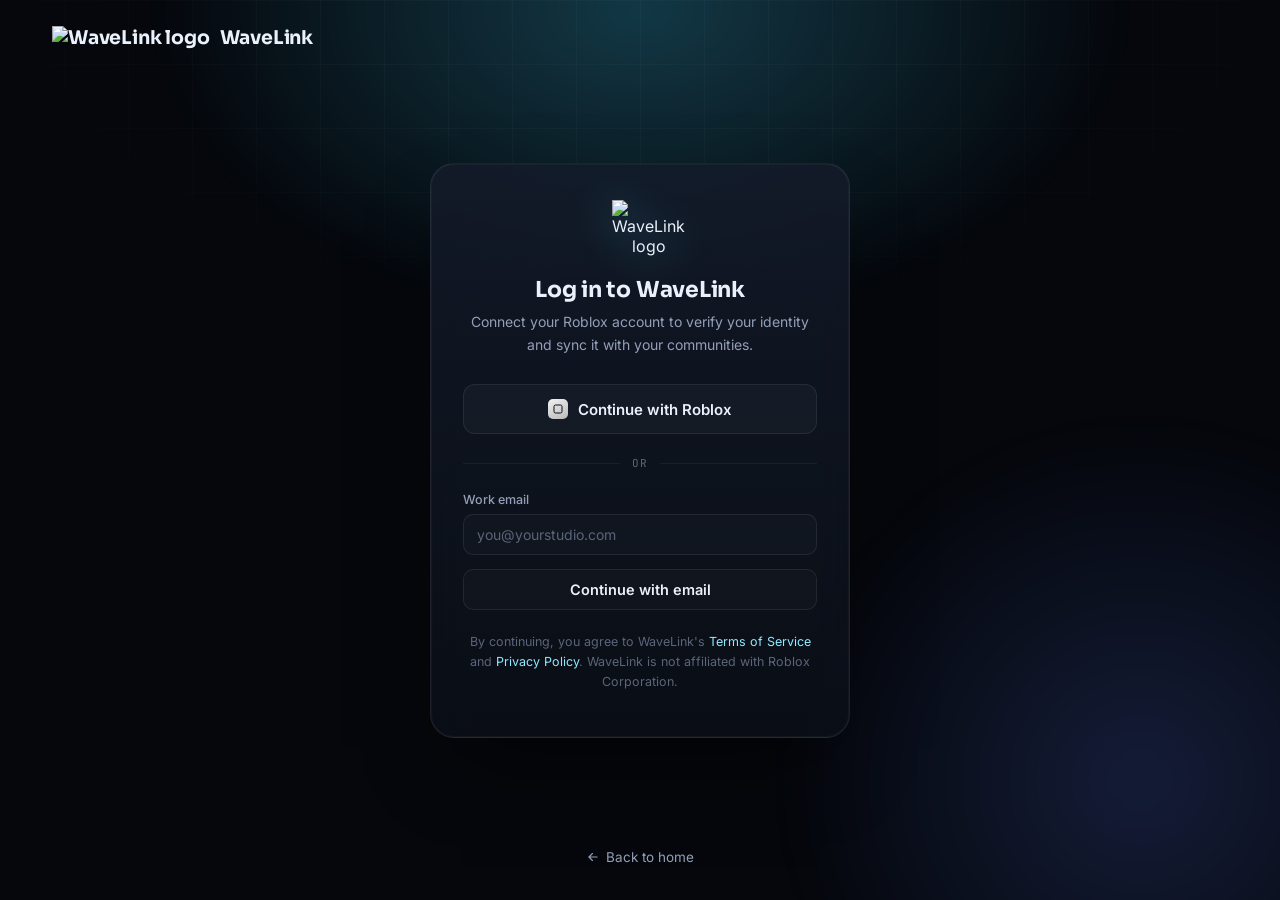
==== commit 087c2566: "Add files via upload" ====
--- a/dashboard.html
+++ b/dashboard.html
@@ -11,140 +11,10 @@
 <link href="https://fonts.googleapis.com/css2?family=Sora:wght@400;500;600;700;800&family=Inter:wght@400;500;600;700&family=JetBrains+Mono:wght@400;500;600&display=swap" rel="stylesheet">
 <link rel="stylesheet" href="style.css">
 
+<link rel="stylesheet" href="app-shell.css">
+
 <style>
-/* ---- Page-specific: app shell ---- */
-body{ overflow-x: hidden; }
-
-.app-shell{
-  position: relative;
-  z-index: 1;
-  display: grid;
-  grid-template-columns: 240px 1fr;
-  min-height: 100vh;
-}
-
-/* Sidebar */
-.app-sidebar{
-  border-right: 1px solid var(--border);
-  background: rgba(8, 11, 18, 0.5);
-  backdrop-filter: blur(10px);
-  padding: 22px 16px;
-  display: flex;
-  flex-direction: column;
-}
-
-.sidebar-brand{
-  display: flex;
-  align-items: center;
-  gap: 10px;
-  font-family: var(--font-display);
-  font-weight: 700;
-  font-size: 17px;
-  padding: 4px 8px 26px;
-}
-
-.sidebar-nav{
-  display: flex;
-  flex-direction: column;
-  gap: 2px;
-}
-
-.sidebar-link{
-  display: flex;
-  align-items: center;
-  gap: 11px;
-  padding: 10px 12px;
-  border-radius: 10px;
-  font-size: 14px;
-  font-weight: 500;
-  color: var(--text-dim);
-  transition: background 0.2s var(--ease), color 0.2s var(--ease);
-}
-.sidebar-link svg{ width: 17px; height: 17px; flex-shrink: 0; }
-.sidebar-link:hover{ background: rgba(255,255,255,0.04); color: var(--text); }
-.sidebar-link.active{
-  background: linear-gradient(135deg, rgba(63,214,255,0.14), rgba(91,127,255,0.08));
-  color: var(--accent-soft);
-  border: 1px solid rgba(63,214,255,0.18);
-}
-
-.sidebar-foot{
-  margin-top: auto;
-  padding-top: 16px;
-  border-top: 1px solid var(--border-soft);
-}
-
-.sidebar-user{
-  display: flex;
-  align-items: center;
-  gap: 10px;
-  padding: 8px;
-  border-radius: 10px;
-}
-
-.sidebar-user .avatar{ width: 34px; height: 34px; }
-.sidebar-user-info{ flex: 1; min-width: 0; }
-.sidebar-user-info .name{ font-size: 13px; font-weight: 600; color: var(--text); white-space: nowrap; overflow: hidden; text-overflow: ellipsis; }
-.sidebar-user-info .sub{ font-family: var(--font-mono); font-size: 10.5px; color: var(--success); }
-
-.logout-btn{
-  width: 100%;
-  margin-top: 10px;
-  display: flex;
-  align-items: center;
-  justify-content: center;
-  gap: 8px;
-  padding: 9px 12px;
-  border-radius: 9px;
-  border: 1px solid var(--border);
-  background: rgba(255,255,255,0.02);
-  color: var(--text-dim);
-  font-family: var(--font-body);
-  font-size: 13px;
-  font-weight: 500;
-  cursor: pointer;
-  transition: border-color 0.2s var(--ease), color 0.2s var(--ease);
-}
-.logout-btn:hover{ border-color: rgba(255,90,90,0.3); color: #ff8a8a; }
-.logout-btn svg{ width: 14px; height: 14px; }
-
-/* Main content */
-.app-main{
-  padding: 30px 36px 60px;
-  min-width: 0;
-}
-
-.app-topbar{
-  display: flex;
-  align-items: center;
-  justify-content: space-between;
-  margin-bottom: 30px;
-  gap: 16px;
-  flex-wrap: wrap;
-}
-
-.app-topbar h1{
-  font-family: var(--font-display);
-  font-size: 24px;
-  font-weight: 700;
-  letter-spacing: -0.01em;
-  margin: 0 0 4px;
-}
-.app-topbar .welcome-sub{ font-size: 14px; color: var(--text-dim); margin: 0; }
-
-.topbar-status{
-  display: flex;
-  align-items: center;
-  gap: 8px;
-  font-family: var(--font-mono);
-  font-size: 12px;
-  color: var(--success);
-  padding: 7px 13px;
-  border-radius: 100px;
-  background: rgba(52,224,161,0.1);
-  border: 1px solid rgba(52,224,161,0.2);
-}
-.topbar-status .dot-pulse{ width: 6px; height: 6px; border-radius: 50%; background: var(--success); animation: pulse-ring 2s infinite; }
+/* ---- Page-specific: dashboard content ---- */
 
 /* Big stat row */
 .dash-stats{
@@ -214,34 +84,9 @@
 .activity-row .txt b{ color: var(--text); font-weight: 600; }
 .activity-row .time{ font-family: var(--font-mono); font-size: 11px; color: var(--text-faint); margin-top: 2px; }
 
-.mobile-topbar{ display: none; }
-
 @media (max-width: 900px){
-  .app-shell{ grid-template-columns: 1fr; }
-  .app-sidebar{
-    position: fixed; inset: 0 auto 0 0; width: 240px; z-index: 150;
-    transform: translateX(-100%);
-    transition: transform 0.3s var(--ease);
-    background: rgba(6,8,14,0.98);
-  }
-  .app-sidebar.open{ transform: translateX(0); }
-  .app-main{ padding: 20px 18px 50px; }
   .dash-stats{ grid-template-columns: 1fr 1fr; }
   .dash-columns{ grid-template-columns: 1fr; }
-  .mobile-topbar{
-    display: flex; align-items: center; gap: 12px;
-    padding: 14px 4px 20px;
-  }
-  .mobile-menu-btn{
-    width: 36px; height: 36px; border-radius: 9px;
-    border: 1px solid var(--border); background: rgba(255,255,255,0.02);
-    display: grid; place-items: center; cursor: pointer;
-  }
-  .mobile-menu-btn svg{ width: 16px; height: 16px; }
-  .sidebar-scrim{
-    display: none; position: fixed; inset: 0; background: rgba(0,0,0,0.5); z-index: 140;
-  }
-  .sidebar-scrim.open{ display: block; }
 }
 </style>
 </head>
@@ -260,7 +105,6 @@
 
   <aside class="app-sidebar" id="appSidebar">
     <a href="index.html" class="sidebar-brand">
-      <span class="brand-mark" aria-hidden="true"><img src="assets/wavelink-logo.png" alt="WaveLink logo"></span>
       WaveLink
     </a>
 
@@ -269,6 +113,10 @@
         <svg viewBox="0 0 24 24" fill="none"><rect x="3" y="3" width="7" height="7" rx="1.6" stroke="currentColor" stroke-width="1.7"/><rect x="14" y="3" width="7" height="7" rx="1.6" stroke="currentColor" stroke-width="1.7"/><rect x="3" y="14" width="7" height="7" rx="1.6" stroke="currentColor" stroke-width="1.7"/><rect x="14" y="14" width="7" height="7" rx="1.6" stroke="currentColor" stroke-width="1.7"/></svg>
         Overview
       </a>
+      <a href="communities.html" class="sidebar-link">
+        <svg viewBox="0 0 24 24" fill="none"><path d="M17 21v-2a4 4 0 00-4-4H5a4 4 0 00-4 4v2" stroke="currentColor" stroke-width="1.7" stroke-linecap="round"/><circle cx="9" cy="7" r="4" stroke="currentColor" stroke-width="1.7"/><path d="M23 21v-2a4 4 0 00-3-3.87M16 3.13a4 4 0 010 7.75" stroke="currentColor" stroke-width="1.7" stroke-linecap="round"/></svg>
+        Communities
+      </a>
       <a href="#" class="sidebar-link">
         <svg viewBox="0 0 24 24" fill="none"><path d="M12 3l7 3v6c0 4.5-3 7.5-7 9-4-1.5-7-4.5-7-9V6l7-3z" stroke="currentColor" stroke-width="1.7" stroke-linejoin="round"/></svg>
         Verification
@@ -293,7 +141,7 @@
 
     <div class="sidebar-foot">
       <div class="sidebar-user">
-        <div class="avatar"><svg viewBox="0 0 24 24" fill="none"><rect x="4" y="4" width="16" height="16" rx="3" stroke="currentColor" stroke-width="1.8"/></svg></div>
+        <div class="avatar" id="sidebarAvatar"><svg viewBox="0 0 24 24" fill="none"><rect x="4" y="4" width="16" height="16" rx="3" stroke="currentColor" stroke-width="1.8"/></svg></div>
         <div class="sidebar-user-info">
           <div class="name" id="sidebarUsername">—</div>
           <div class="sub">● Roblox connected</div>
@@ -354,7 +202,7 @@
           </div>
           <div class="verify-row">
             <div class="verify-user">
-              <div class="avatar"><svg viewBox="0 0 24 24" fill="none"><rect x="4" y="4" width="16" height="16" rx="3" stroke="currentColor" stroke-width="1.8"/></svg></div>
+              <div class="avatar" id="verifyAvatar"><svg viewBox="0 0 24 24" fill="none"><rect x="4" y="4" width="16" height="16" rx="3" stroke="currentColor" stroke-width="1.8"/></svg></div>
               <div class="verify-user-info">
                 <div class="name" id="verifyUsername">—</div>
                 <div class="sub" id="verifyTimestamp">connected just now</div>
@@ -454,6 +302,7 @@
 </div>
 
 <script src="main.js" defer></script>
+<script src="app-shell.js" defer></script>
 <script src="dashboard.js" defer></script>
 </body>
 </html>
--- a/style.css
+++ b/style.css
@@ -187,23 +187,6 @@
   font-size: 19px;
   letter-spacing: -0.01em;
   color: var(--text);
-}
-
-/* LOGO PLACEHOLDER — swap this .brand-mark node for an <img src="your-logo.svg"> */
-/* Brand mark now wraps the real WaveLink logo (see /assets/wavelink-logo.png) */
-.brand-mark{
-  width: 32px;
-  height: 32px;
-  display: grid;
-  place-items: center;
-  flex-shrink: 0;
-  filter: drop-shadow(0 4px 14px rgba(63, 214, 255, 0.45));
-}
-
-.brand-mark img{
-  width: 100%;
-  height: 100%;
-  object-fit: contain;
 }
 
 .nav-links{
@@ -1020,4 +1003,4 @@
   .footer-bottom{ flex-direction: column; align-items: flex-start; }
   .section{ padding: 76px 0; }
   .hero{ padding: 128px 0 64px; }
-}+}
